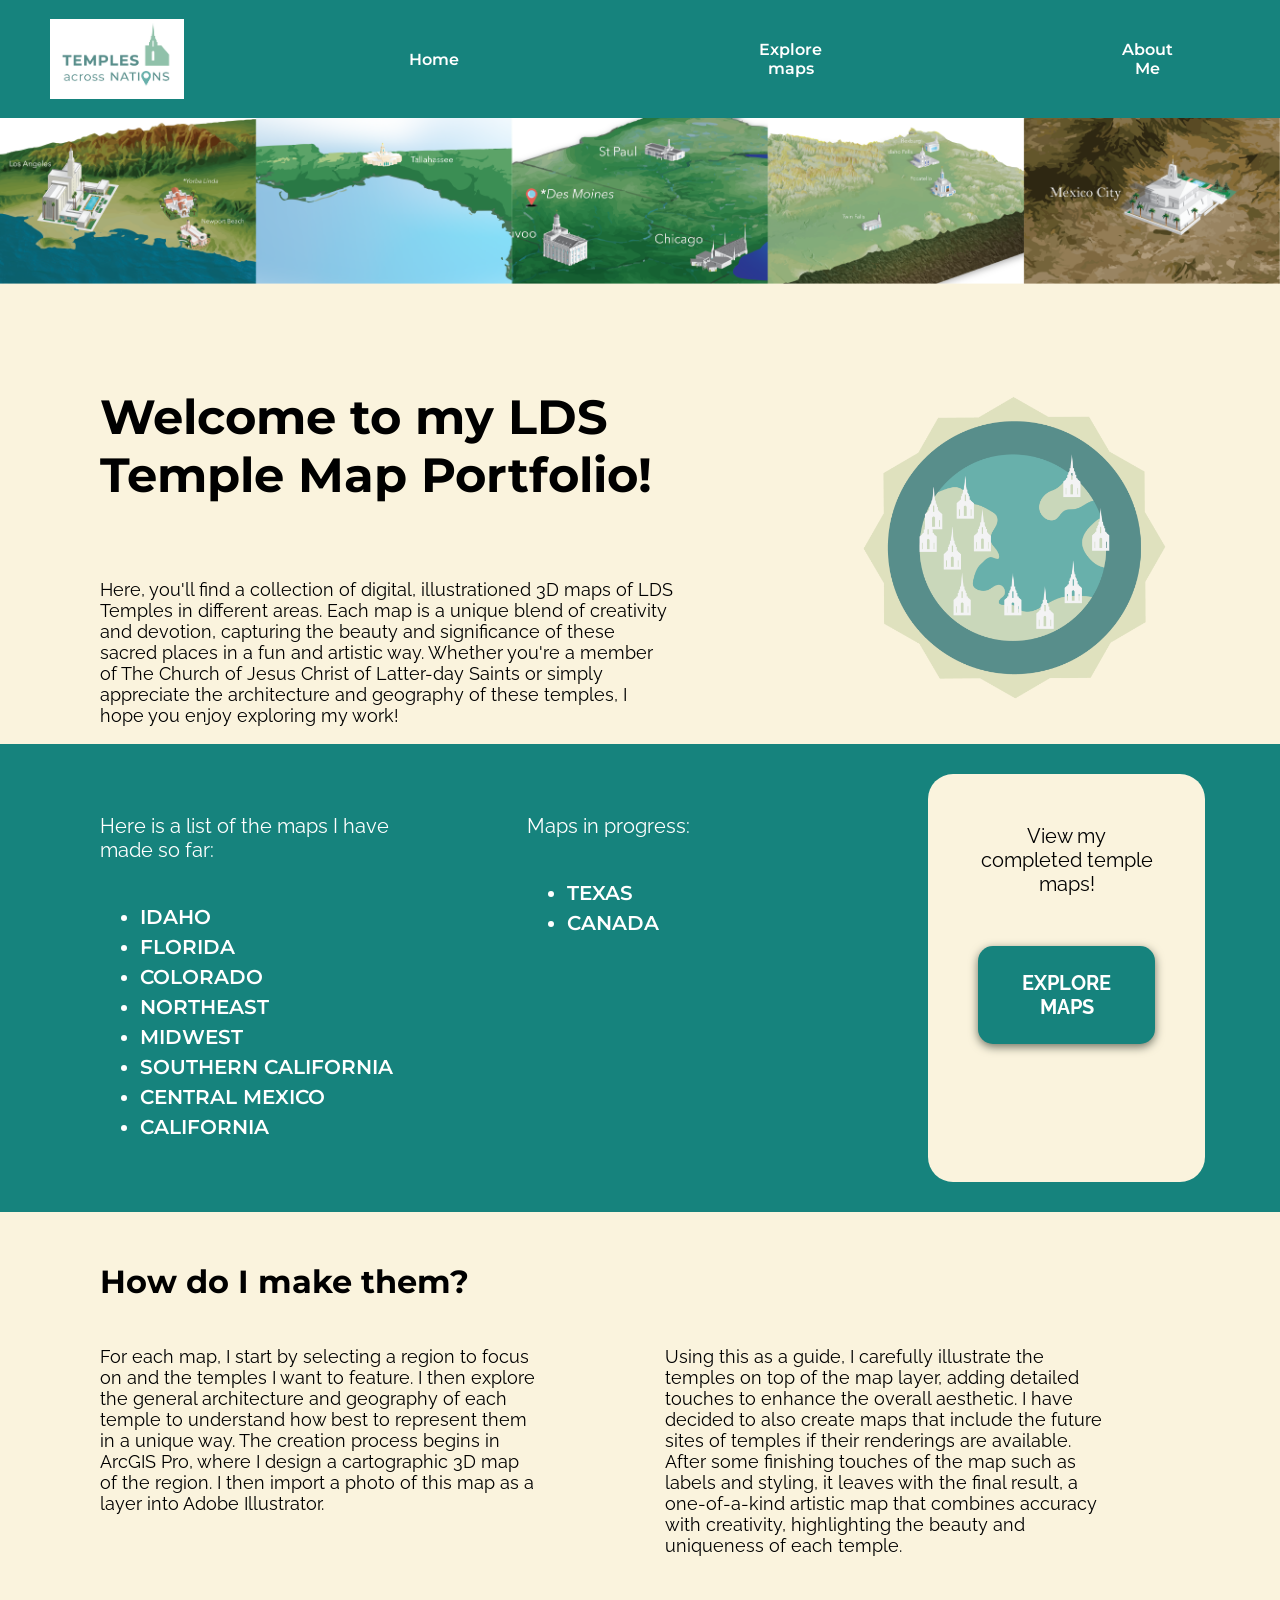
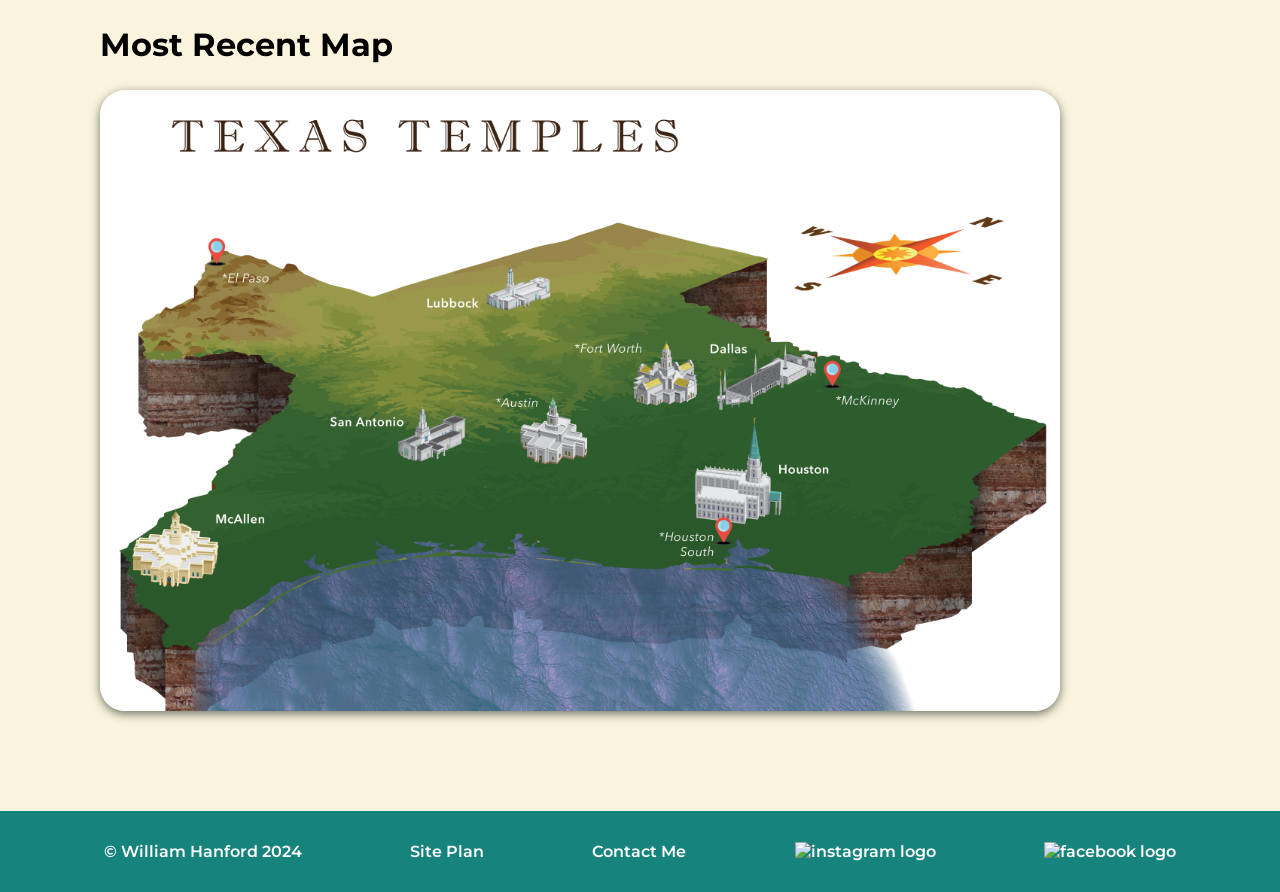
==== index.html @ d7909795 "first commit" ====
<!DOCTYPE html>
<html lang="en">

<head>
    <meta charset="UTF-8">
    <meta name="viewport" content="width=device-width, initial-scale=1.0">
    <link rel="icon" type="image/png" href="images/Worldtemples-09.png">
    <title>Temples Across Nations</title>
    <link type="text/css" rel="stylesheet" href="styles.css">
    <script src="main.mjs" type= 'module'defer></script>
</head>

<body>
    <header>
        <nav>
            <!-- <a href = "index.html">
                <img src = "images/Templemaplogo-06.png" class = "imglogo">
            </a> -->
            <img src="images/Templemaplogo-06.png" class="imglogo" alt="Logo">
            <a href="index.html">Home</a>
            <a href="exploremaps.html">Explore maps</a>
            <a href="aboutme.html">About Me</a>
        </nav>
        <img src="images/MapBanner-01.png" class="heroimg" alt="Map Banner">
    </header>

    <main>
        <div class="intro">
            <div>
                <h1>Welcome to my LDS Temple Map Portfolio!</h1>
                <p class="text">Here, you'll find a collection of digital, illustrationed 3D maps of LDS Temples in
                    different areas.
                    Each map is a unique blend of creativity and devotion, capturing the beauty and significance of
                    these sacred places in a fun
                    and artistic way. Whether you're a member of The Church of Jesus Christ of Latter-day Saints or
                    simply appreciate the architecture
                    and geography of these temples, I hope you enjoy exploring my work!</p>
            </div>
            <img src="images/Worldtemples-09.png" class="imgworld" alt="World with temples illustration">
        </div>

        <div class="card">
            <div class="mapslist">
                <p>Here is a list of the maps I have made so far:</p>
                <ul class="list">
                    <li>IDAHO</li>
                    <li>FLORIDA</li>
                    <li>COLORADO</li>
                    <li>NORTHEAST</li>
                    <li>MIDWEST</li>
                    <li>SOUTHERN CALIFORNIA</li>
                    <li>CENTRAL MEXICO</li>
                    <li>CALIFORNIA</li>
                </ul>
            </div>
            <div class="mapslist">
                <p>Maps in progress:</p>
                <ul class="list">
                    <li>TEXAS</li>
                    <li>CANADA</li>
                </ul>
            </div>
            <div class="explorecard">
                <p>View my completed temple maps!</p>
                <a href="exploremaps.html">EXPLORE MAPS</a>
            </div>
        </div>


        <h2>How do I make them?</h2>
        <div class="bottomtext">
            <p class="text">For each map, I start by selecting a region to focus on and the temples I want to feature. I
                then explore the general architecture and
                geography of each temple to understand how best to represent them in a unique way. The creation process
                begins in ArcGIS Pro,
                where I design a cartographic 3D map of the region. I then import a photo of this map as a layer into
                Adobe Illustrator.</p>
            <p class="text">Using this as a guide,
                I carefully illustrate the temples on top of the map layer, adding detailed touches to enhance the
                overall aesthetic. I have decided to also
                create maps that include the future sites of temples if their renderings are available. After some
                finishing touches of the map
                such as labels and styling, it leaves with the final result, a one-of-a-kind artistic map that combines
                accuracy with creativity, highlighting
                the beauty and uniqueness of each temple.</p>
        </div>

        <h2>Most Recent Map</h2>
        <img src="images/TexasTemples-01.png" class="imagerecent" alt="Texas Temples Map">
    </main>

    <footer>
        <p>&copy; William Hanford 2024</p>
        <p><a href="site-plan.html">Site Plan</a></p>
        <p>Contact Me</p>
        <a href="https://www.instagram.com/willhanford_art/">
            <img src="images/instagram.png" class="footerimg" alt="instagram logo">
        </a>
        <a href="http://www.facebook.com">
            <img src="images/facebook.png" alt="facebook logo">
        </a>
    </footer>
</body>

</html>
---- styles.css ----
@import url('https://fonts.googleapis.com/css2?family=Montserrat:ital,wght@0,100..900;1,100..900&family=Raleway:ital,wght@0,100..900;1,100..900&display=swap');
@import url('https://fonts.googleapis.com/css2?family=Raleway:ital,wght@0,100..900;1,100..900&display=swap');

body {
    margin: 0 auto;
    background-color: #FAF3DD;
}

nav {
    display: flex;
    align-items: center;
    justify-content: flex-start;
    background-color: #16837D;
    padding: 0px 50px;
    gap: 150px;
    border-radius: 0px;
}

nav a {
    text-align: center;
    text-decoration: none;
    padding: 40px 75px;
    color: white;
    font-family: Montserrat, sans-serif;
    font-weight: 600;
    font-size: 1em;
    transition: background-color 0.2s ease, color 0.2s ease;
}

nav a:hover {
    background-color: #FAF3DD;
    color: #16837D;
}

nav a:active {
    background-color: #2E8563;
    color: white;
}

.imglogo {
    display: block;
    width: auto;
    height: 80px;
    /* margin-right: 20px; */
    margin: 0;
    align-content: center;
    border-radius: 0px;
}

.imgworld {
    width: 75%;
    /* height: 50%; */
}

/* HOME PAGE */
main {
    text-align: center;
    margin: 100px;
}

.heroimg {
    width: 100%;
    align-content: center;
}

.intro {
    display: grid;
    grid-template-columns: 60% 40%;
    column-gap: 100px;
    /* margin-bottom: -200px; */

}

h1 {
    font-family: Montserrat, sans-serif;
    text-align: left;
    margin-top: 0px;
    font-size: 3em;
    margin-bottom: 75px;
}

h2 {
    font-family: Montserrat, sans-serif;
    text-align: left;
    margin-top: 50px;
    font-size: 2em;
}

.card {
    display: grid;
    grid-template-columns: 1fr 1fr 1fr;
    background-color: #16837D;
    margin-left: -100px;
    /*Extends to the rest of the screen horizontally*/
    margin-right: -100px;
    color: white;
    font-size: 1.25em;
}

.mapslist {
    text-align: left;
    /* padding: 75px 50px; */
    padding-left: 100px;
    padding-top: 50px;
    padding-bottom: 50px;
    font-family: Raleway, sans-serif;
}

.list {
    display: inline-block;
    text-align: left;
    font-family: Montserrat, sans-serif;
    font-weight: 600;
    line-height: 150%;
    font-size: 1em;
}

.explorecard {
    display: flex;
    flex-direction: column;
    margin: 30px 75px;
    padding: 30px 50px;
    gap: 30px;
    align-items: center;
    /* border: 2px solid white; */
    border-radius: 25px;
    background-color: #FAF3DD;
    color: black;
}

.explorecard p {
    font-family: Raleway, sans-serif;
    font-weight: 400;
}

.explorecard a {

    font-family: Raleway, sans-serif;
    font-weight: 700;
    text-decoration: none;
    background-color: #16837D;
    color: white;
    padding: 25px 30px;
    border-radius: 15px;
    box-shadow: 0px 3px 10px #6f7364;
}

.explorecard a:hover {

    font-family: Raleway, sans-serif;
    font-weight: 700;
    text-decoration: none;
    background-color: #2E8563;
    color: #FAF3DD;
    padding: 25px 30px;
    border-radius: 15px;
}

.bottomtext {
    display: grid;
    grid-template-columns: 1fr 1fr;
    column-gap: 50px;
}

.text {
    text-align: left;
    font-family: Raleway, sans-serif;
    font-size: 1.15em;
    padding-right: 75px;
}

.imagerecent {
    /* width: 100%; */
    max-width: 960px;
    display: flex;
    /* border: 5px solid #4A7C59; */
    border-radius: 25px;
    margin-top: 25px;
    box-shadow: 0px 3px 10px #6f7364;
}

footer {
    display: flex;
    align-items: center;
    justify-content: space-around;
    background-color: #16837D;
    padding: 15px 50px;
    color: white;
    font-family: Montserrat, sans-serif;
    font-weight: 600;
    margin-bottom: 0;

}

footer a {
    text-decoration: none;
    color: white;
}

footer a:hover {
    color: #FAF3DD;
    text-decoration: underline;
}

footer a:visited {
    color: white;
    text-decoration: none;
}

.searchrow {
    font-family: Raleway, sans-serif;
    display: flex;
    border-radius: 25px;
    margin-top: 25px;
    gap: 15px;
    input {
        width: 50%;
        border-radius: 25px;
        height: 40px;
        padding: 20px;
        border: gray 2px solid;
    }
    button {
        background-color: #16837D;
        color: white;
        border-radius: 25px;
        padding-left: 15px;
        padding-right: 15px;
        border: none;
        cursor: pointer;
    }
    button a:hover{
        background-color: #4A7C59;
        color:#FAF3DD;
    }
}

.searchrow button:hover{
    background-color: #4A7C59;
    color: #FAF3DD;
}


/* EXPLORE MAPS PAGE */

#searchdescription{
    text-align: left;
    font-family: Montserrat, sans-serif;
    color: dark rgb(70, 70, 70);
}

#gallery{
    display: flex;
    flex-wrap: wrap;
    font-family: Raledale, sans-serif;
}

.row {
    display: flex;
    flex-direction: row;
    font-family: Raledale, sans-serif;
}

.column {
    /* border: 2px solid black; */
    display: inline-flex;
    flex-direction: column;
    gap: 15px;
    padding: 25px;
    margin: 10px;
    text-align: left;
    background-color: #16837D;
    color: white;
    border-radius: 15px;
    max-width: 40%;
}


.imgmap {
    max-width: 100%;
    border-radius: 15px;
    transition: transform 0.3s ease;
    cursor: pointer;
}

/* .imgmap:hover {
    transform: scale(1.4);
    align-content: center;
} */

.viewer {
    /* position: fixed;
    top: 50%;
    left: 50%;
    transform: translate(-50%, -50%) scale(1.5);
    z-index: 1000;
    background-color: rgba(0, 0, 0, 0.8);
    outline: none; */
    position: fixed;
    top: 0;
    left: 0;
    width: 100%;
    height: 100%;
    background-color: rgba(0, 0, 0, 0.5);
    display: flex;
    align-items: center;
    justify-content: center;
    z-index: 1000;
    transition: opacity 0.3s ease-in-out;
} 

.viewer .close {
    position: absolute;
    top: 20px;
    right: 20px;
    background-color: #FAF3DD;
    color: #000000;
    border: none;
    border-radius: 25px;
    font-size: 1.5rem;
    padding: 15px;
    cursor: pointer;
}

.viewer .close:hover {
    background-color: #afafaf;
    color: #000000;
}

.enlarged {
    max-width: 80%;
    max-height: 80%;
    border-radius: 15px;
    box-shadow: 0px 3px 15px rgba(0, 0, 0, 0.5);
}

/* ABOUT ME */

.aboutme {
    display: grid;
    grid-template-columns: repeat(10, 1fr);
    grid-template-rows: repeat(8, 60px);
    margin: 25px;
    /* background-color:#539f9a; */
}

.cardbackground {
    background-color: #16837D;
    grid-column: 1/11;
    grid-row: 2/8;
    border-radius: 10px;
}

.aboutmetext {
    grid-column: 6/10;
    grid-row: 3/6;
    text-align: left;
    font-family: Montserrat, sans-serif;
    color: white;
}

.aboutmeimg {
    grid-column: 2/5;
    grid-row: 1/9;
    /* width: 100%; */
    height: 100%;
    border: 10px #16837D;
    border-radius: 15px;
    box-shadow: 0px 3px 5px 2px rgb(88, 88, 88);
}

#aboutmeimages {
    display: grid;
    grid-template-columns: 2fr;
    margin-top: 75px;
    border-radius: 10px;
}

#aboutmelogo {
    grid-column: 1/2;
    margin-left: 25px;
    border-radius: 10px;
}

#templeimg {
    grid-column: 2/3;
    margin-right: 25px;
    border-radius: 10px;
}


@media screen and (max-width: 1200px) {

    .column {
            /* border: 2px solid black; */
            display: flex;
            flex-direction: column;
            gap: 15px;
            padding: 25px;
            margin: 10px;
            text-align: left;
            background-color: #16837D;
            color: white;
            border-radius: 15px;
            max-width: 100%;
            min-width: 600px;
    }

    #gallery {
            display: flex;
            flex-direction:column;
            font-family: Raledale, sans-serif;
            gap: 20px;
        }


    .aboutme {
        display: flex;
        flex-wrap: wrap;
    }

    .aboutmetext {
        font-size: 0.75rem;
        background-color: #16837D;
        padding: 25px;
    }

    .aboutmeimg {
        width: 50%;
    }

    #templeimg {
        display: block;
        margin-left: 0;
        margin-right: auto;
        max-width: 100%;

    }

}
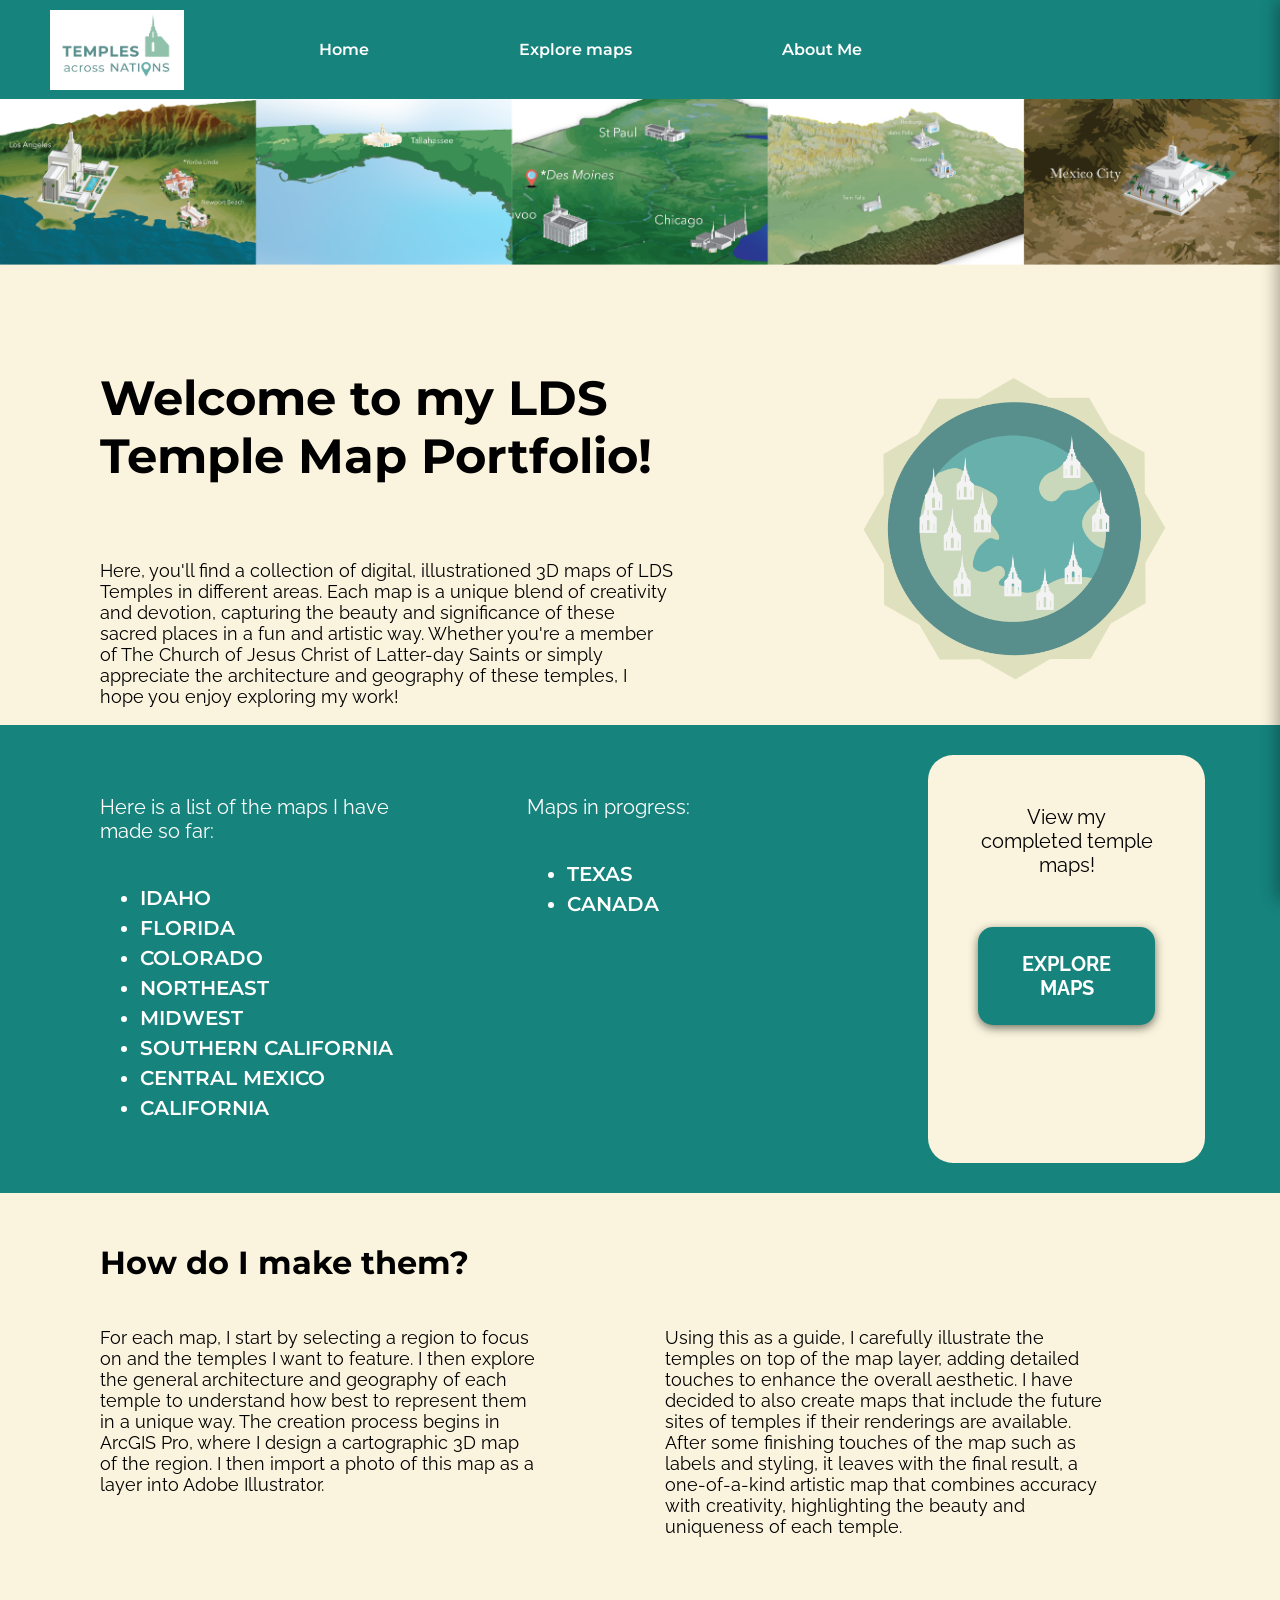
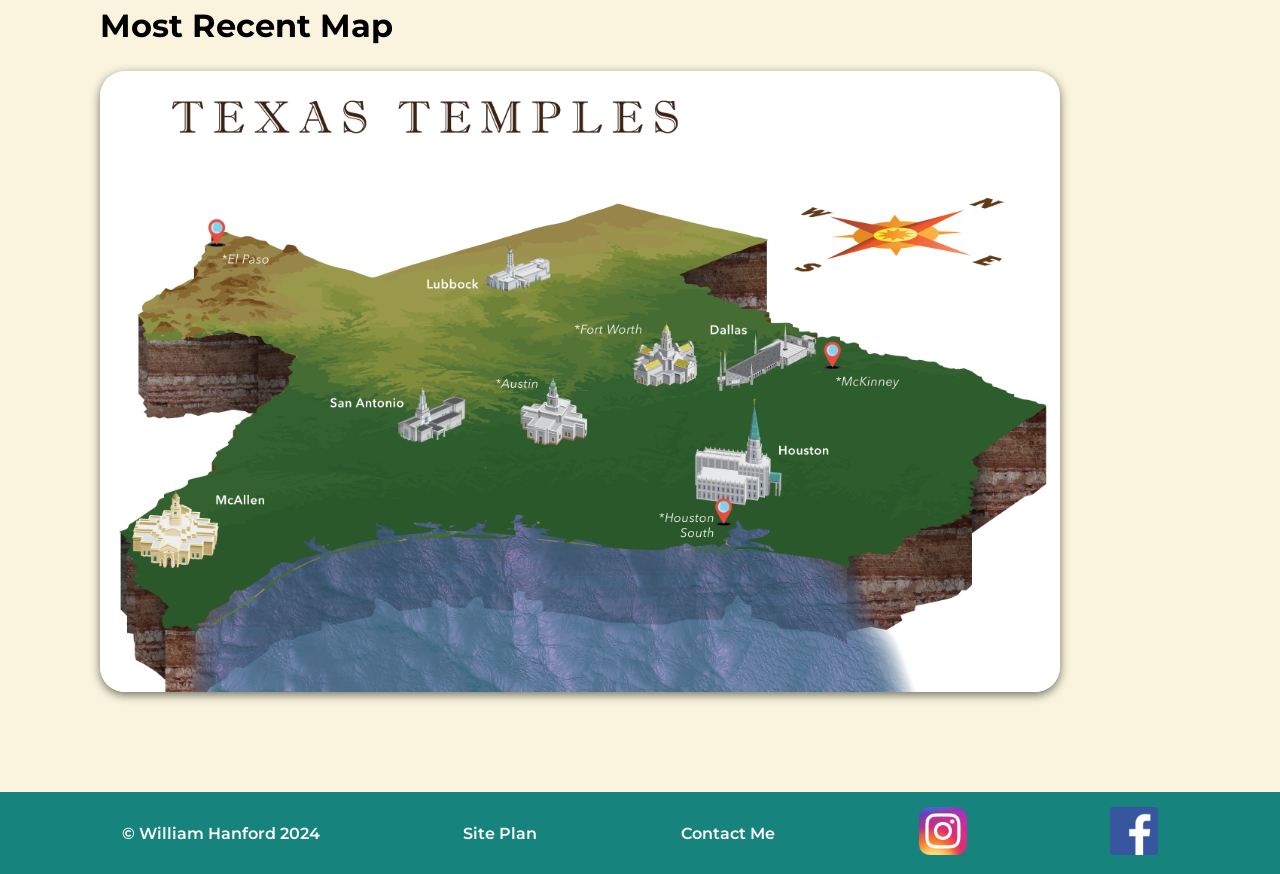
==== commit 8aeff488: "Make site responsive for tablet/mobile and add slide-in nav menu Adds tablet (<=1024px) and mobile (" ====
--- a/index.html
+++ b/index.html
@@ -7,20 +7,32 @@
     <link rel="icon" type="image/png" href="images/Worldtemples-09.png">
     <title>Temples Across Nations</title>
     <link type="text/css" rel="stylesheet" href="styles.css">
-    <script src="main.mjs" type= 'module'defer></script>
+    <script src="main.mjs" type="module" defer></script>
+    <script src="nav.mjs" type="module" defer></script>
 </head>
 
 <body>
     <header>
         <nav>
-            <!-- <a href = "index.html">
-                <img src = "images/Templemaplogo-06.png" class = "imglogo">
-            </a> -->
             <img src="images/Templemaplogo-06.png" class="imglogo" alt="Logo">
+            <div class="nav-links">
+                <a href="index.html">Home</a>
+                <a href="exploremaps.html">Explore maps</a>
+                <a href="aboutme.html">About Me</a>
+            </div>
+            <button class="menu-toggle" id="menuToggle" aria-label="Toggle menu" aria-expanded="false" aria-controls="sideMenu">
+                <span></span>
+                <span></span>
+                <span></span>
+            </button>
+        </nav>
+        <div class="menu-overlay" id="menuOverlay"></div>
+        <aside class="side-menu" id="sideMenu">
+            <button class="side-menu-close" id="sideMenuClose" aria-label="Close menu">&times;</button>
             <a href="index.html">Home</a>
             <a href="exploremaps.html">Explore maps</a>
             <a href="aboutme.html">About Me</a>
-        </nav>
+        </aside>
         <img src="images/MapBanner-01.png" class="heroimg" alt="Map Banner">
     </header>
 
--- a/styles.css
+++ b/styles.css
@@ -1,9 +1,23 @@
 @import url('https://fonts.googleapis.com/css2?family=Montserrat:ital,wght@0,100..900;1,100..900&family=Raleway:ital,wght@0,100..900;1,100..900&display=swap');
 @import url('https://fonts.googleapis.com/css2?family=Raleway:ital,wght@0,100..900;1,100..900&display=swap');
+
+* {
+    box-sizing: border-box;
+}
 
 body {
     margin: 0 auto;
     background-color: #FAF3DD;
+    overflow-x: hidden;
+}
+
+body.menu-open {
+    overflow: hidden;
+}
+
+img {
+    max-width: 100%;
+    height: auto;
 }
 
 nav {
@@ -12,8 +26,115 @@
     justify-content: flex-start;
     background-color: #16837D;
     padding: 0px 50px;
-    gap: 150px;
+    gap: 60px;
     border-radius: 0px;
+    position: relative;
+}
+
+.nav-links {
+    display: flex;
+    align-items: center;
+}
+
+.menu-toggle {
+    display: none;
+    flex-direction: column;
+    justify-content: center;
+    gap: 6px;
+    width: 40px;
+    height: 40px;
+    margin-left: auto;
+    background: none;
+    border: none;
+    cursor: pointer;
+    padding: 0;
+}
+
+.menu-toggle span {
+    display: block;
+    width: 28px;
+    height: 3px;
+    background-color: white;
+    border-radius: 2px;
+    transition: transform 0.25s ease, opacity 0.25s ease;
+}
+
+.menu-toggle.open span:nth-child(1) {
+    transform: translateY(9px) rotate(45deg);
+}
+
+.menu-toggle.open span:nth-child(2) {
+    opacity: 0;
+}
+
+.menu-toggle.open span:nth-child(3) {
+    transform: translateY(-9px) rotate(-45deg);
+}
+
+.menu-overlay {
+    position: fixed;
+    inset: 0;
+    background-color: rgba(0, 0, 0, 0.5);
+    opacity: 0;
+    visibility: hidden;
+    pointer-events: none;
+    transition: opacity 0.3s ease;
+    z-index: 1000;
+}
+
+.menu-overlay.open {
+    opacity: 1;
+    visibility: visible;
+    pointer-events: auto;
+}
+
+.side-menu {
+    position: fixed;
+    top: 0;
+    right: 0;
+    height: 100dvh;
+    width: min(75vw, 300px);
+    background-color: #16837D;
+    display: flex;
+    flex-direction: column;
+    padding: 80px 30px 30px;
+    gap: 10px;
+    transform: translateX(100%);
+    transition: transform 0.3s ease;
+    z-index: 1001;
+    box-shadow: -4px 0px 15px rgba(0, 0, 0, 0.3);
+}
+
+.side-menu.open {
+    transform: translateX(0);
+}
+
+.side-menu a {
+    text-decoration: none;
+    color: white;
+    font-family: Montserrat, sans-serif;
+    font-weight: 600;
+    font-size: 1.1em;
+    padding: 15px 10px;
+    border-bottom: 1px solid rgba(255, 255, 255, 0.2);
+    transition: color 0.2s ease;
+}
+
+.side-menu a:hover {
+    color: #FAF3DD;
+}
+
+.side-menu-close {
+    position: absolute;
+    top: 20px;
+    right: 20px;
+    background: none;
+    border: none;
+    color: white;
+    font-size: 2em;
+    line-height: 1;
+    cursor: pointer;
+    padding: 0;
 }
 
 nav a {
@@ -171,7 +292,7 @@
 
 .imagerecent {
     /* width: 100%; */
-    max-width: 960px;
+    max-width: min(960px, 100%);
     display: flex;
     /* border: 5px solid #4A7C59; */
     border-radius: 25px;
@@ -389,7 +510,63 @@
 }
 
 
-@media screen and (max-width: 1200px) {
+/* TABLET */
+@media screen and (max-width: 1024px) {
+
+    main {
+        margin: 60px 40px;
+    }
+
+    nav {
+        padding: 0px 30px;
+        gap: 40px;
+    }
+
+    .nav-links {
+        display: none;
+    }
+
+    .menu-toggle {
+        display: flex;
+    }
+
+    h1 {
+        font-size: 2.25em;
+        margin-bottom: 40px;
+    }
+
+    h2 {
+        font-size: 1.75em;
+    }
+
+    .intro {
+        grid-template-columns: 1fr;
+        row-gap: 30px;
+    }
+
+    .imgworld {
+        width: 60%;
+        margin: 0 auto;
+    }
+
+    .card {
+        grid-template-columns: 1fr 1fr;
+        margin-left: -40px;
+        margin-right: -40px;
+    }
+
+    .explorecard {
+        grid-column: 1 / -1;
+    }
+
+    .bottomtext {
+        grid-template-columns: 1fr;
+        row-gap: 10px;
+    }
+
+    .text {
+        padding-right: 0;
+    }
 
     .column {
             /* border: 2px solid black; */
@@ -403,7 +580,8 @@
             color: white;
             border-radius: 15px;
             max-width: 100%;
-            min-width: 600px;
+            min-width: 0;
+            width: 100%;
     }
 
     #gallery {
@@ -419,22 +597,124 @@
         flex-wrap: wrap;
     }
 
+    .cardbackground {
+        display: none;
+    }
+
     .aboutmetext {
-        font-size: 0.75rem;
+        font-size: 0.9rem;
         background-color: #16837D;
         padding: 25px;
+        border-radius: 10px;
     }
 
     .aboutmeimg {
         width: 50%;
     }
 
+    #aboutmeimages {
+        grid-template-columns: 1fr;
+    }
+
+    #aboutmelogo,
     #templeimg {
-        display: block;
+        grid-column: 1;
         margin-left: 0;
-        margin-right: auto;
+        margin-right: 0;
+        margin-bottom: 20px;
         max-width: 100%;
-
-    }
-
+    }
+}
+
+/* MOBILE */
+@media screen and (max-width: 600px) {
+
+    main {
+        margin: 30px 20px;
+    }
+
+    nav {
+        padding: 15px 20px;
+        gap: 15px;
+    }
+
+    .imglogo {
+        height: 55px;
+    }
+
+    .side-menu {
+        width: min(80vw, 280px);
+        padding: 70px 25px 25px;
+    }
+
+    h1 {
+        font-size: 1.6em;
+        margin-bottom: 25px;
+    }
+
+    h2 {
+        font-size: 1.4em;
+    }
+
+    .text {
+        font-size: 1em;
+    }
+
+    .imgworld {
+        width: 80%;
+    }
+
+    .card {
+        grid-template-columns: 1fr;
+        margin-left: -20px;
+        margin-right: -20px;
+        font-size: 1.1em;
+    }
+
+    .mapslist {
+        padding-left: 30px;
+        padding-top: 30px;
+        padding-bottom: 30px;
+    }
+
+    .explorecard {
+        margin: 20px 30px;
+        padding: 25px 30px;
+    }
+
+    .searchrow {
+        flex-direction: column;
+    }
+
+    .searchrow input {
+        width: 100%;
+    }
+
+    .searchrow button {
+        padding: 12px;
+    }
+
+    .column {
+        padding: 20px;
+        margin: 5px 0;
+    }
+
+    footer {
+        flex-wrap: wrap;
+        gap: 10px;
+        padding: 15px 20px;
+        text-align: center;
+    }
+
+    .aboutme {
+        margin: 15px;
+    }
+
+    .aboutmeimg {
+        width: 100%;
+    }
+
+    .aboutmetext {
+        font-size: 0.85rem;
+    }
 }
